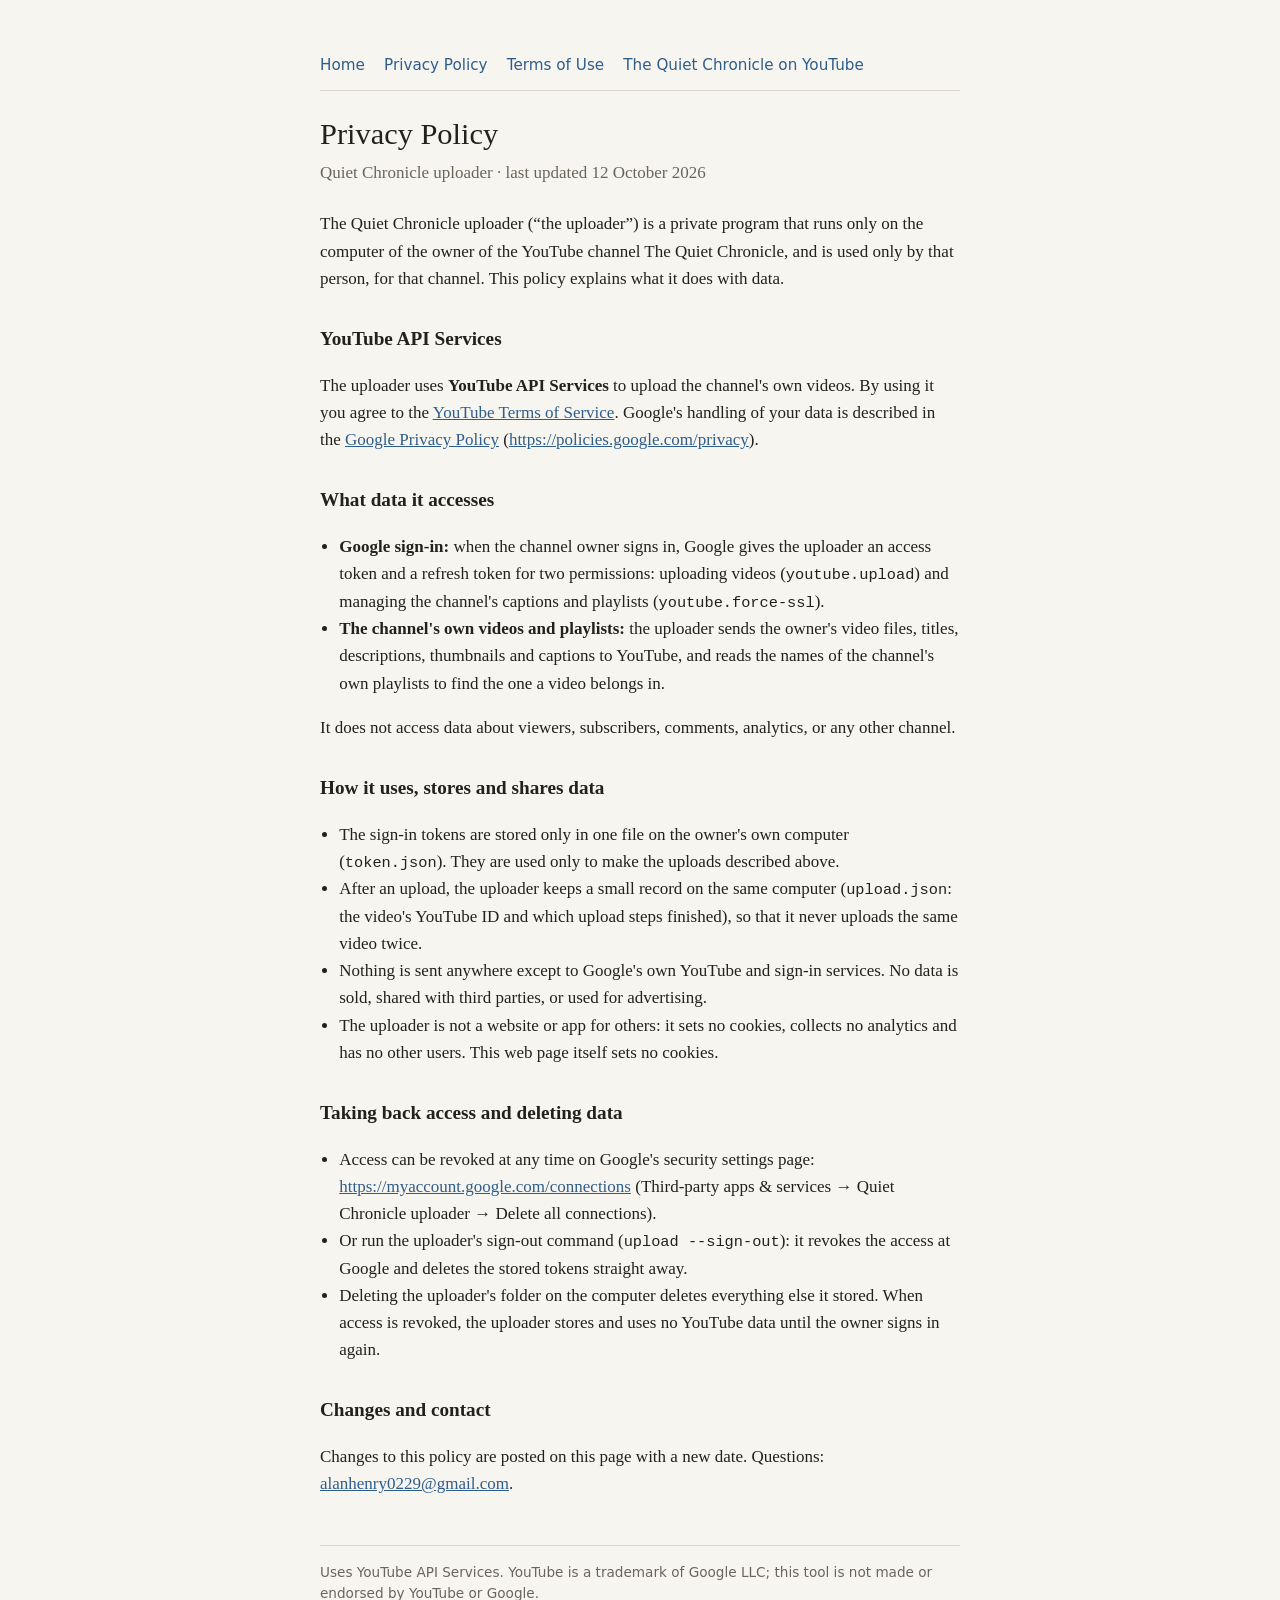
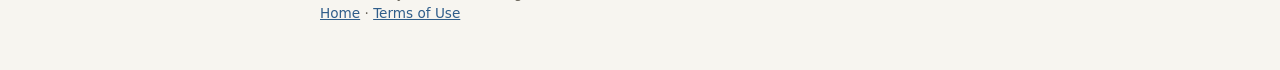
==== privacy.html @ f52b6955 "Uploader homepage, privacy policy and terms of use" ====
<!doctype html>
<html lang="en">
<head>
<meta charset="utf-8">
<meta name="viewport" content="width=device-width, initial-scale=1">
<title>Uploader Privacy Policy</title>
<meta name="description" content="Privacy Policy of the Quiet Chronicle uploader.">
<link rel="stylesheet" href="style.css">
</head>
<body>
<main>
<nav>
  <a href="./">Home</a>
  <a href="privacy.html">Privacy Policy</a>
  <a href="terms.html">Terms of Use</a>
  <a href="https://www.youtube.com/@thequietchroniclehistory">The Quiet Chronicle on YouTube</a>
</nav>

<h1>Privacy Policy</h1>
<p class="sub">Quiet Chronicle uploader · last updated 12 October 2026</p>

<p>The Quiet Chronicle uploader (“the uploader”) is a private program that runs only on the computer of
the owner of the YouTube channel The Quiet Chronicle, and is used only by that person, for that
channel. This policy explains what it does with data.</p>

<h2>YouTube API Services</h2>
<p>The uploader uses <strong>YouTube API Services</strong> to upload the channel's own videos. By
using it you agree to the <a href="https://www.youtube.com/t/terms">YouTube Terms of Service</a>.
Google's handling of your data is described in the
<a href="https://policies.google.com/privacy">Google Privacy Policy</a>
(<a href="https://policies.google.com/privacy">https://policies.google.com/privacy</a>).</p>

<h2>What data it accesses</h2>
<ul>
  <li><strong>Google sign-in:</strong> when the channel owner signs in, Google gives the uploader an
      access token and a refresh token for two permissions: uploading videos
      (<code>youtube.upload</code>) and managing the channel's captions and playlists
      (<code>youtube.force-ssl</code>).</li>
  <li><strong>The channel's own videos and playlists:</strong> the uploader sends the owner's video
      files, titles, descriptions, thumbnails and captions to YouTube, and reads the names of the
      channel's own playlists to find the one a video belongs in.</li>
</ul>
<p>It does not access data about viewers, subscribers, comments, analytics, or any other channel.</p>

<h2>How it uses, stores and shares data</h2>
<ul>
  <li>The sign-in tokens are stored only in one file on the owner's own computer
      (<code>token.json</code>). They are used only to make the uploads described above.</li>
  <li>After an upload, the uploader keeps a small record on the same computer
      (<code>upload.json</code>: the video's YouTube ID and which upload steps finished), so that it
      never uploads the same video twice.</li>
  <li>Nothing is sent anywhere except to Google's own YouTube and sign-in services. No data is
      sold, shared with third parties, or used for advertising.</li>
  <li>The uploader is not a website or app for others: it sets no cookies, collects no analytics
      and has no other users. This web page itself sets no cookies.</li>
</ul>

<h2>Taking back access and deleting data</h2>
<ul>
  <li>Access can be revoked at any time on Google's security settings page:
      <a href="https://myaccount.google.com/connections">https://myaccount.google.com/connections</a>
      (Third-party apps &amp; services → Quiet Chronicle uploader → Delete all connections).</li>
  <li>Or run the uploader's sign-out command (<code>upload --sign-out</code>): it revokes the access
      at Google and deletes the stored tokens straight away.</li>
  <li>Deleting the uploader's folder on the computer deletes everything else it stored. When access
      is revoked, the uploader stores and uses no YouTube data until the owner signs in again.</li>
</ul>

<h2>Changes and contact</h2>
<p>Changes to this policy are posted on this page with a new date. Questions:
<a href="mailto:alanhenry0229@gmail.com">alanhenry0229@gmail.com</a>.</p>

<footer>
  Uses YouTube API Services. YouTube is a trademark of Google LLC; this tool is not made or endorsed by
  YouTube or Google.<br>
  <a href="./">Home</a> · <a href="terms.html">Terms of Use</a>
</footer>
</main>
</body>
</html>
---- style.css ----
:root {
  --bg: #f7f5f0; --text: #23211c; --muted: #6a655b; --line: #ddd6c8; --link: #2f5d8a;
}
@media (prefers-color-scheme: dark) {
  :root:not([data-theme="light"]) {
    --bg: #15171c; --text: #e8e4da; --muted: #a39d90; --line: #33363d; --link: #8fb7e0;
  }
}
:root[data-theme="dark"] {
  --bg: #15171c; --text: #e8e4da; --muted: #a39d90; --line: #33363d; --link: #8fb7e0;
}
* { box-sizing: border-box; }
body {
  margin: 0; background: var(--bg); color: var(--text);
  font: 17px/1.6 Georgia, "Times New Roman", serif;
}
main { max-width: 42rem; margin: 0 auto; padding: 2.5rem 16px 3rem; }
h1 { font-size: 1.9rem; line-height: 1.25; margin: 0 0 .4rem; font-weight: normal; }
h2 { font-size: 1.2rem; margin: 2rem 0 .4rem; }
.sub { color: var(--muted); margin: 0 0 1.5rem; }
a { color: var(--link); }
nav { display: flex; flex-wrap: wrap; gap: .4rem 1.2rem; padding: .8rem 0; margin-bottom: 1.5rem;
      border-bottom: 1px solid var(--line); font-family: system-ui, sans-serif; font-size: .95rem; }
nav a { text-decoration: none; }
footer { margin-top: 3rem; padding-top: 1rem; border-top: 1px solid var(--line);
         color: var(--muted); font: .85rem/1.5 system-ui, sans-serif; }
ul { padding-left: 1.2rem; }
code { font-size: .9em; }
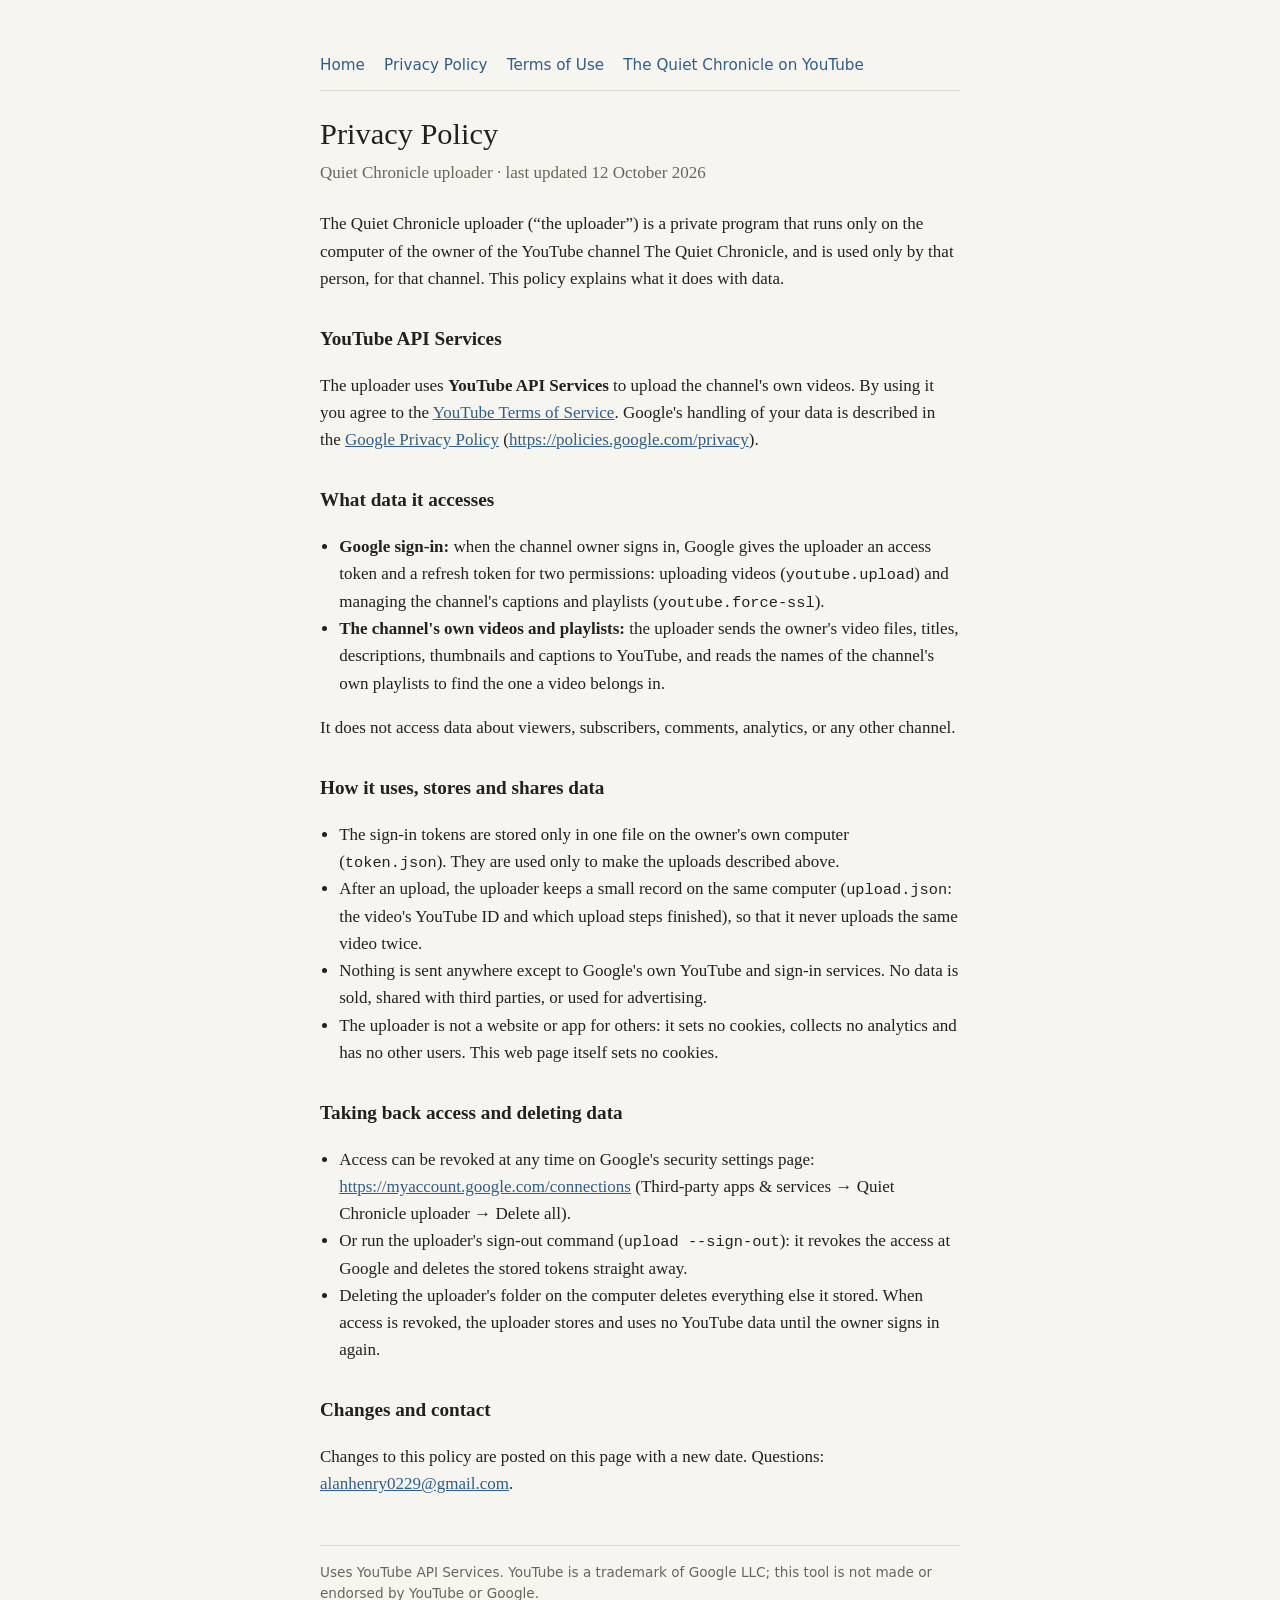
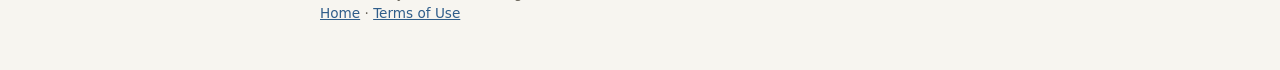
==== commit 0add7498: "Privacy policy: match the wording of Google's revoke button" ====
--- a/privacy.html
+++ b/privacy.html
@@ -59,7 +59,7 @@
 <ul>
   <li>Access can be revoked at any time on Google's security settings page:
       <a href="https://myaccount.google.com/connections">https://myaccount.google.com/connections</a>
-      (Third-party apps &amp; services → Quiet Chronicle uploader → Delete all connections).</li>
+      (Third-party apps &amp; services → Quiet Chronicle uploader → Delete all).</li>
   <li>Or run the uploader's sign-out command (<code>upload --sign-out</code>): it revokes the access
       at Google and deletes the stored tokens straight away.</li>
   <li>Deleting the uploader's folder on the computer deletes everything else it stored. When access
